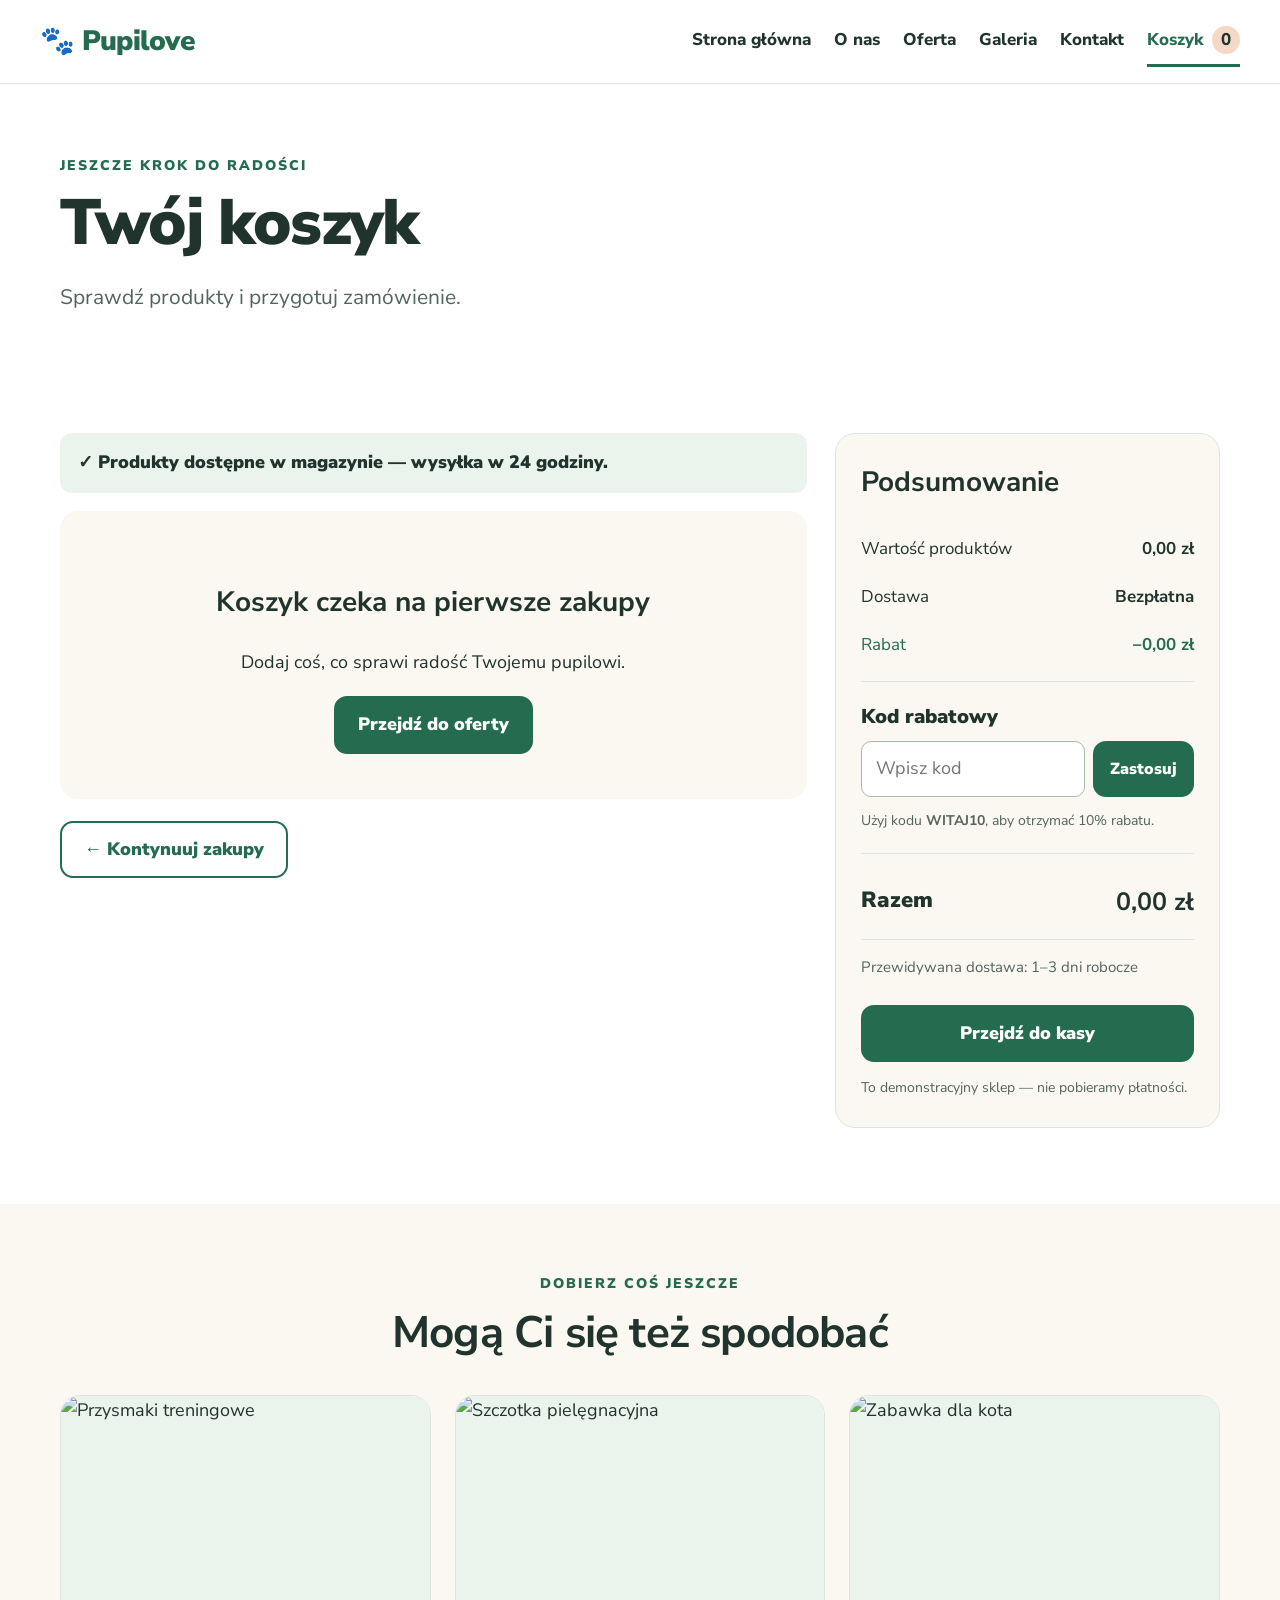
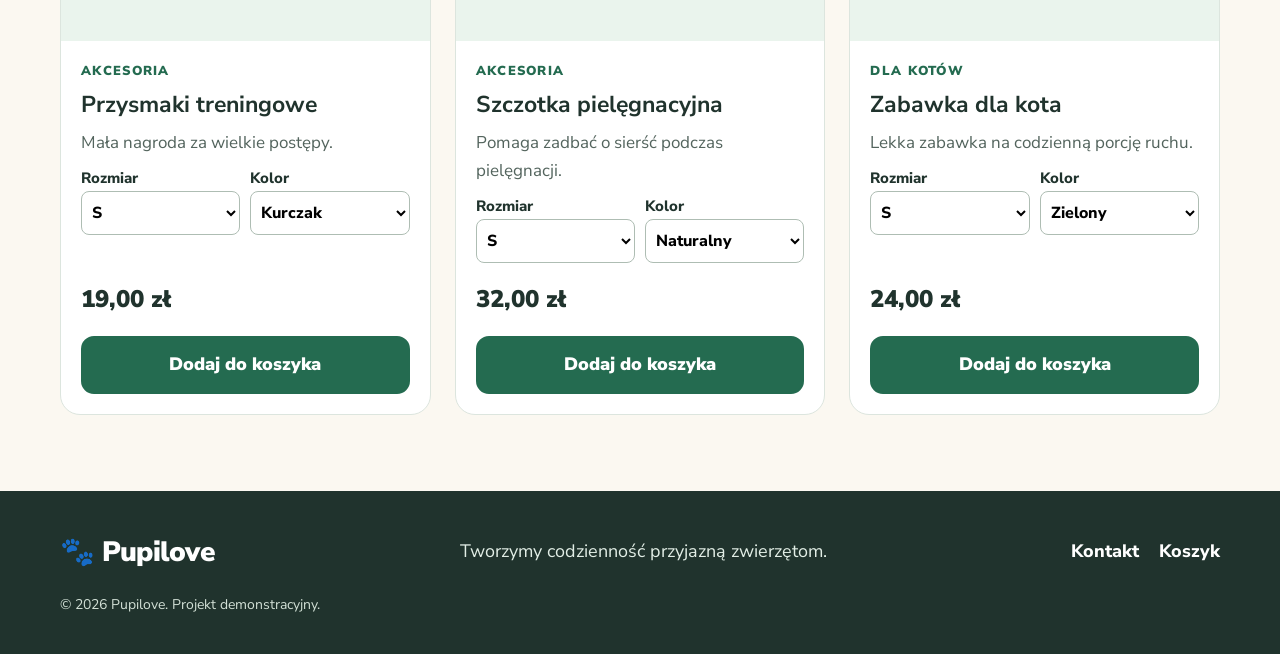
==== koszyk.html @ 696d9cbe "strona" ====
<!doctype html><html lang="pl"><head><meta charset="utf-8"><meta name="viewport" content="width=device-width, initial-scale=1"><title>Koszyk zakupowy — Pupilove</title><link rel="stylesheet" href="style.css"></head><body>
<header class="site-header"><a class="logo" href="index.html">🐾 Pupilove</a><button class="menu-toggle" aria-label="Otwórz menu">☰</button><nav class="nav"><a href="index.html">Strona główna</a><a href="o-nas.html">O nas</a><a href="oferta.html">Oferta</a><a href="galeria.html">Galeria</a><a href="kontakt.html">Kontakt</a><a class="cart-link active" href="koszyk.html">Koszyk <span id="cart-count">0</span></a></nav></header>
<main><section class="page-hero container"><p class="eyebrow">JESZCZE KROK DO RADOŚCI</p><h1>Twój koszyk</h1><p class="lead">Sprawdź produkty i przygotuj zamówienie.</p></section>
<section class="container cart-layout section"><div class="cart-main"><div class="cart-notice">✓ Produkty dostępne w magazynie — wysyłka w 24 godziny.</div><div id="cart-items"></div><div class="cart-actions"><a class="button button-outline" href="oferta.html">← Kontynuuj zakupy</a></div></div>
<aside class="summary"><h2>Podsumowanie</h2><div class="summary-line"><span>Wartość produktów</span><strong id="subtotal">0,00 zł</strong></div><div class="summary-line"><span>Dostawa</span><strong id="shipping">14,00 zł</strong></div><div class="summary-line discount-line"><span>Rabat</span><strong id="discount">−0,00 zł</strong></div><div class="coupon"><label for="coupon-code">Kod rabatowy</label><div class="coupon-row"><input id="coupon-code" placeholder="Wpisz kod"><button class="button button-small" id="apply-coupon">Zastosuj</button></div><small>Użyj kodu <strong>WITAJ10</strong>, aby otrzymać 10% rabatu.</small><p id="coupon-status" class="form-status" aria-live="polite"></p></div><div class="summary-total"><span>Razem</span><strong id="total">0,00 zł</strong></div><p class="delivery-note">Przewidywana dostawa: 1–3 dni robocze</p><button class="button checkout-button" id="checkout">Przejdź do kasy</button><p id="checkout-status" class="form-status" aria-live="polite"></p><small>To demonstracyjny sklep — nie pobieramy płatności.</small></aside></section>
<section class="section soft"><div class="container"><div class="section-heading"><p class="eyebrow">DOBIERZ COŚ JESZCZE</p><h2>Mogą Ci się też spodobać</h2></div><div id="recommended-products" class="product-grid"></div></div></section></main>
<footer class="footer"><div class="container footer-inner"><a class="logo" href="index.html">🐾 Pupilove</a><p>Tworzymy codzienność przyjazną zwierzętom.</p><div><a href="kontakt.html">Kontakt</a><a href="koszyk.html">Koszyk</a></div><small>© 2026 Pupilove. Projekt demonstracyjny.</small></div></footer><script src="script.js"></script></body></html>
---- style.css ----
@import url('https://fonts.googleapis.com/css2?family=Nunito+Sans:wght@400;500;600;700;800;900&display=swap');
:root{--ink:#20332d;--muted:#53645d;--green:#246b50;--green-dark:#174b38;--mint:#eaf4ed;--cream:#fbf8f1;--peach:#f4d9c7;--line:#dce5de;--white:#fff;--shadow:0 12px 36px rgba(32,51,45,.09)}
*{box-sizing:border-box}html{scroll-behavior:smooth}body{margin:0;font-family:"Nunito Sans",Arial,sans-serif;font-size:18px;line-height:1.65;color:var(--ink);background:#fff}img{display:block;max-width:100%;width:100%;object-fit:cover}a{color:inherit;text-decoration:none}button,input,select,textarea{font:inherit}button,a,select{touch-action:manipulation}.container{width:min(1160px,calc(100% - 48px));margin-inline:auto}.grid-12{display:grid;grid-template-columns:repeat(12,minmax(0,1fr));gap:28px}.site-header{min-height:84px;padding:14px max(24px,calc((100vw - 1200px)/2));display:flex;align-items:center;justify-content:space-between;gap:24px;border-bottom:1px solid var(--line);background:#fff;position:sticky;top:0;z-index:20}.logo{font-weight:900;font-size:28px;letter-spacing:-.7px;color:var(--green);white-space:nowrap}.nav{display:flex;align-items:center;gap:23px;font-size:17px;font-weight:800}.nav a{padding:10px 0;border-bottom:3px solid transparent}.nav a:hover,.nav a.active{color:var(--green);border-color:var(--green)}.cart-link span{display:inline-grid;place-items:center;min-width:28px;height:28px;padding:0 7px;border-radius:20px;background:var(--peach);color:var(--ink);margin-left:4px}.menu-toggle{display:none;background:var(--mint);border:0;border-radius:12px;min-width:48px;min-height:48px;font-size:25px}
.hero{width:min(1200px,calc(100% - 48px));margin:44px auto 70px;align-items:center}.hero-copy{grid-column:span 6;padding:30px 0}.hero-image{grid-column:span 6}.hero-image img{height:550px;border-radius:32px 110px 32px 32px}.eyebrow{font-size:14px;letter-spacing:2px;font-weight:900;color:var(--green);margin:0 0 12px}.hero h1,.page-hero h1,.landing-hero h1{font-size:clamp(42px,5vw,64px);line-height:1.08;letter-spacing:-1.8px;margin:0 0 22px;font-weight:900}.lead{font-size:21px;line-height:1.65;color:var(--muted);max-width:680px;margin:0 0 25px}.actions{display:flex;gap:12px;flex-wrap:wrap}.button{display:inline-flex;align-items:center;justify-content:center;min-height:52px;padding:12px 22px;border:2px solid var(--green);border-radius:13px;background:var(--green);color:#fff;font-size:18px;font-weight:900;cursor:pointer;text-align:center;transition:transform .15s,background .15s}.button:hover{background:var(--green-dark);transform:translateY(-1px)}.button-light{background:var(--mint);color:var(--green);border-color:var(--mint)}.button-light:hover{background:#dbece0}.button-outline{background:transparent;color:var(--green)}.button-outline:hover{color:#fff}.button-small{min-height:48px;padding:8px 15px;font-size:16px}.trust-row{display:flex;gap:22px;flex-wrap:wrap;margin-top:26px;font-size:16px;font-weight:800;color:var(--muted)}.section{padding-top:68px;padding-bottom:76px}.soft{background:var(--cream)}.section-heading{text-align:center;max-width:760px;margin:0 auto 35px}.section-heading h2,.banner h2,.split-section h2,.contact-layout h2{font-size:clamp(32px,3.6vw,44px);line-height:1.2;margin:0 0 14px;letter-spacing:-.8px}.section-heading p:not(.eyebrow){margin:0;color:var(--muted);font-size:19px}.category-grid{display:grid;grid-template-columns:repeat(3,minmax(0,1fr));gap:24px}.category-card{display:block;border:1px solid var(--line);border-radius:22px;overflow:hidden;background:#fff;padding-bottom:20px;transition:transform .2s,box-shadow .2s}.category-card:hover{transform:translateY(-4px);box-shadow:var(--shadow)}.category-card img{height:250px}.category-card span{display:block;font-size:27px;font-weight:900;padding:14px 20px 0}.category-card small{display:block;padding:0 20px;color:var(--muted);font-size:17px}.product-grid{display:grid;grid-template-columns:repeat(3,minmax(0,1fr));gap:24px}.product-card{background:#fff;border:1px solid var(--line);border-radius:20px;overflow:hidden;display:flex;flex-direction:column;min-width:0}.product-card img{height:245px;background:var(--mint)}.product-content{padding:20px;display:flex;flex-direction:column;gap:9px;flex:1}.product-category{font-size:13px;letter-spacing:1.3px;color:var(--green);font-weight:900;text-transform:uppercase}.product-content h3{font-size:23px;line-height:1.25;margin:0}.product-content p{margin:0;color:var(--muted);font-size:17px}.product-price{font-size:24px;font-weight:900;margin-top:auto;padding-top:8px}.product-options{display:grid;grid-template-columns:1fr 1fr;gap:10px}.product-options label{font-size:15px;font-weight:800}.product-options select{width:100%;min-height:44px;padding:6px;border:1px solid #aebdb3;border-radius:8px;background:white;font-size:16px}.product-card .button{width:100%;margin-top:8px}.center{text-align:center;margin-top:32px}.banner{display:grid;grid-template-columns:1fr 1fr;align-items:center;gap:40px;padding-top:70px;padding-bottom:70px}.banner img{height:360px;border-radius:24px}.banner p:not(.eyebrow){font-size:19px;color:var(--muted)}.page-hero{padding-top:70px;padding-bottom:25px}.page-hero h1{max-width:900px}.page-hero .lead{max-width:780px}.split-section{display:grid;grid-template-columns:1fr 1fr;gap:54px;align-items:center;padding-top:45px;padding-bottom:70px}.split-section img{height:420px;border-radius:26px}.split-section p{font-size:19px;color:var(--muted)}.value-grid,.review-grid{display:grid;grid-template-columns:repeat(3,minmax(0,1fr));gap:22px}.value-grid article{padding:28px;border-radius:20px;background:#fff;border:1px solid var(--line)}.value-grid article>span{font-size:36px;color:var(--green)}.value-grid h3{font-size:24px;margin:8px 0}.value-grid p{font-size:18px;color:var(--muted);margin:0}.team{padding-top:65px}.gallery-grid{display:grid;grid-template-columns:repeat(3,minmax(0,1fr));gap:22px}.gallery-grid figure{margin:0;background:var(--cream);border-radius:18px;overflow:hidden}.gallery-grid img{height:280px}.gallery-grid figcaption{padding:14px 18px;font-size:20px;font-weight:900}.contact-layout{display:grid;grid-template-columns:1.1fr .9fr;gap:45px;align-items:start}.contact-form,.contact-info{padding:30px;border:1px solid var(--line);border-radius:22px;background:#fff}.contact-form{display:flex;flex-direction:column;gap:12px}.contact-form label,.coupon label,.shop-controls label{font-size:20px;font-weight:900}.contact-form input,.contact-form select,.contact-form textarea,.coupon input{width:100%;min-height:52px;padding:12px 14px;border:1px solid #aab9ae;border-radius:10px;background:white;color:var(--ink);font-size:18px}.contact-form textarea{resize:vertical}.contact-info p{font-size:18px}.map-placeholder{min-height:180px;display:grid;place-content:center;text-align:center;border-radius:14px;background:repeating-linear-gradient(45deg,#e8f0e9,#e8f0e9 12px,#f4f7f3 12px,#f4f7f3 24px);padding:20px}.map-placeholder span{font-size:34px}.map-placeholder p{font-weight:900;margin:0}.map-placeholder small{color:var(--muted)}.social-links{display:flex;gap:20px;color:var(--green);font-weight:900}.form-status{font-weight:800;color:var(--green);margin:0}.footer{background:#20332d;color:#fff;padding:38px 0}.footer-inner{display:flex;align-items:center;justify-content:space-between;gap:18px;flex-wrap:wrap}.footer .logo{color:#fff}.footer p{margin:0;color:#e2eee6}.footer-inner div{display:flex;gap:20px;font-weight:800}.footer small{width:100%;color:#d2e0d6;font-size:14px}.shop-controls{display:flex;gap:18px;margin-bottom:26px;flex-wrap:wrap}.shop-controls label{display:grid;gap:6px}.shop-controls select{min-width:220px;min-height:48px;border:1px solid #aab9ae;border-radius:10px;padding:8px 12px;background:#fff;font-size:18px}.landing-hero{display:grid;grid-template-columns:1.05fr .95fr;gap:45px;align-items:center;padding-top:54px;padding-bottom:65px}.landing-hero img{height:530px;border-radius:30px}.countdown-wrap{margin:25px 0}.countdown-wrap>p{font-weight:900;margin:0 0 10px}.countdown{display:flex;gap:12px}.countdown span{min-width:75px;text-align:center;background:var(--mint);border-radius:12px;padding:10px}.countdown b{display:block;font-size:30px;line-height:1.2}.countdown small{font-size:14px}.review-grid blockquote{margin:0;background:#fff;border:1px solid var(--line);border-radius:18px;padding:24px;font-size:19px;font-weight:700}.review-grid cite{display:block;margin-top:16px;color:var(--green);font-size:16px;font-style:normal}.cart-layout{display:grid;grid-template-columns:minmax(0,1.55fr) minmax(300px,.8fr);gap:28px;align-items:start}.cart-notice{background:var(--mint);border-radius:12px;padding:15px 18px;font-weight:900;margin-bottom:18px}.cart-item{display:grid;grid-template-columns:115px minmax(0,1fr) auto;gap:18px;padding:20px 0;border-bottom:1px solid var(--line);align-items:center}.cart-item img{height:110px;border-radius:13px}.cart-item h3{font-size:21px;margin:0 0 5px}.cart-item p{margin:2px 0;color:var(--muted);font-size:16px}.cart-item select{min-height:38px;border:1px solid #aab9ae;border-radius:8px;padding:5px;font-size:16px;max-width:120px}.cart-item-total{text-align:right;font-size:20px;font-weight:900;white-space:nowrap}.qty-controls{display:inline-flex;align-items:center;gap:8px;margin-top:8px}.qty-controls button{width:42px;height:42px;border:1px solid #aab9ae;background:#fff;border-radius:9px;font-size:23px;font-weight:900;cursor:pointer}.qty-controls span{min-width:22px;text-align:center;font-weight:900}.remove-button{border:0;background:transparent;color:#a13f30;font-weight:900;text-decoration:underline;cursor:pointer;margin-top:6px;display:block}.cart-empty{padding:45px 20px;text-align:center;background:var(--cream);border-radius:18px}.cart-empty h2{font-size:28px}.summary{padding:25px;background:var(--cream);border:1px solid var(--line);border-radius:20px;position:sticky;top:105px}.summary h2{font-size:28px;margin:0 0 20px}.summary-line,.summary-total{display:flex;justify-content:space-between;gap:12px;padding:10px 0;font-size:17px}.summary-line strong{white-space:nowrap}.discount-line{color:var(--green)}.coupon{border-top:1px solid var(--line);border-bottom:1px solid var(--line);padding:18px 0;margin:12px 0}.coupon-row{display:flex;gap:8px;margin:8px 0}.coupon-row input{min-width:0}.coupon small,.summary>small{font-size:14px;color:var(--muted)}.summary-total{font-size:22px;font-weight:900;border-bottom:1px solid var(--line);padding:16px 0}.summary-total strong{font-size:25px}.delivery-note{font-size:15px;color:var(--muted)}.checkout-button{width:100%;margin:10px 0}.cart-actions{margin-top:22px}.recommendation-note{font-size:17px}
@media(min-width:1200px){.hero h1{font-size:66px}}
@media(max-width:900px){.site-header{padding:12px 24px}.menu-toggle{display:block}.nav{display:none;position:absolute;top:78px;left:0;right:0;background:#fff;padding:18px 24px 24px;box-shadow:var(--shadow);flex-direction:column;align-items:stretch;gap:4px}.nav.open{display:flex}.nav a{padding:9px 0}.hero-copy,.hero-image{grid-column:span 12}.hero{gap:8px;margin-top:25px}.hero-image img{height:400px;border-radius:24px}.product-grid,.category-grid,.gallery-grid{grid-template-columns:repeat(2,minmax(0,1fr))}.landing-hero{grid-template-columns:1fr}.landing-hero img{height:400px}.cart-layout{grid-template-columns:1fr}.summary{position:static}.contact-layout{grid-template-columns:1fr}.split-section{gap:30px}.footer-inner{justify-content:flex-start}}
@media(max-width:600px){body{font-size:18px}.container,.hero{width:calc(100% - 32px)}.site-header{padding:10px 16px;min-height:72px}.logo{font-size:25px}.hero h1,.page-hero h1,.landing-hero h1{font-size:42px}.hero{margin-bottom:35px}.hero-image img{height:300px}.lead{font-size:19px}.section{padding-top:48px;padding-bottom:52px}.category-grid,.product-grid,.gallery-grid,.value-grid,.review-grid{grid-template-columns:1fr}.category-card img{height:230px}.product-card img{height:260px}.banner,.split-section{grid-template-columns:1fr;gap:25px;padding-top:45px;padding-bottom:45px}.banner img,.split-section img{height:290px}.page-hero{padding-top:48px}.contact-form,.contact-info{padding:20px}.cart-item{grid-template-columns:82px minmax(0,1fr);gap:12px}.cart-item img{height:90px}.cart-item-total{grid-column:2;text-align:left;display:flex;align-items:center;gap:12px;flex-wrap:wrap}.cart-item h3{font-size:19px}.cart-item select{max-width:100px}.countdown{gap:6px}.countdown span{min-width:0;flex:1;padding:9px 4px}.countdown b{font-size:25px}.shop-controls{display:grid}.shop-controls select{width:100%;min-width:0}.footer-inner{flex-direction:column;align-items:flex-start}.footer-inner small{margin-top:10px}.actions .button{width:100%}}
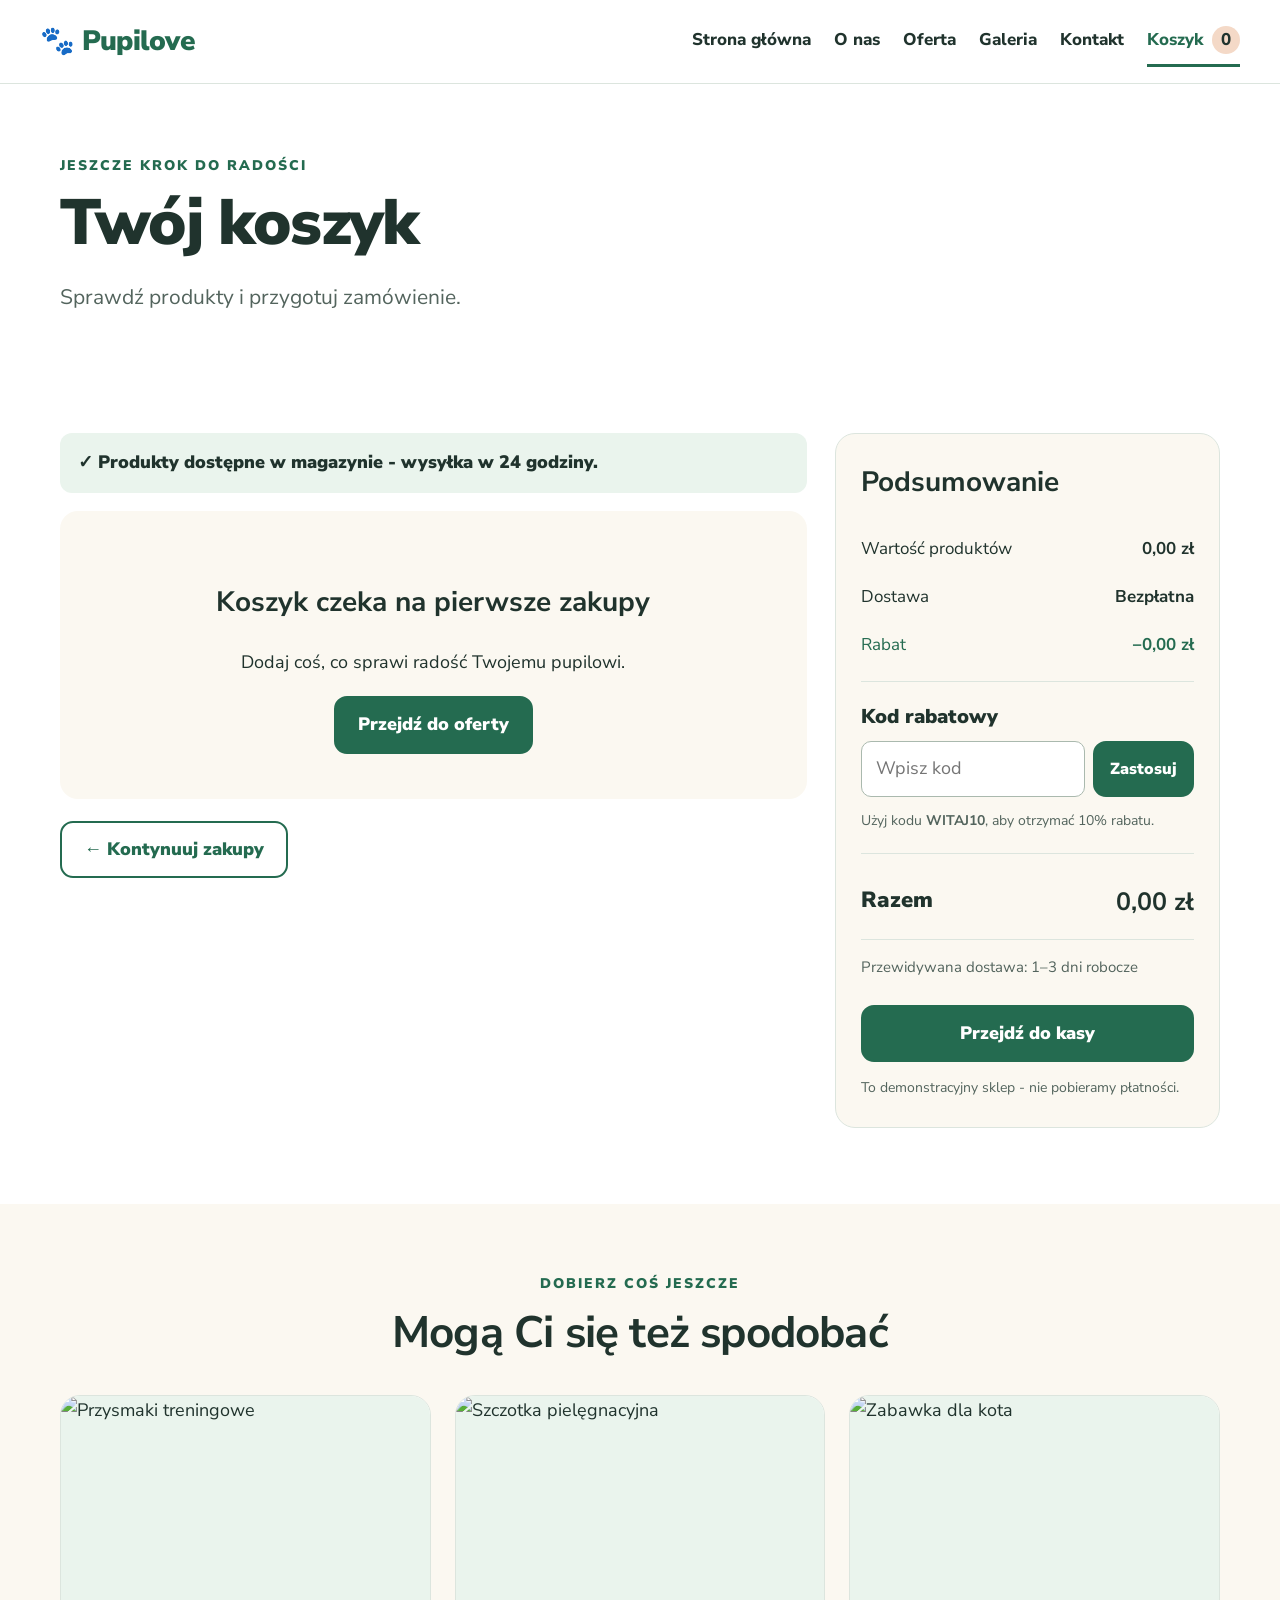
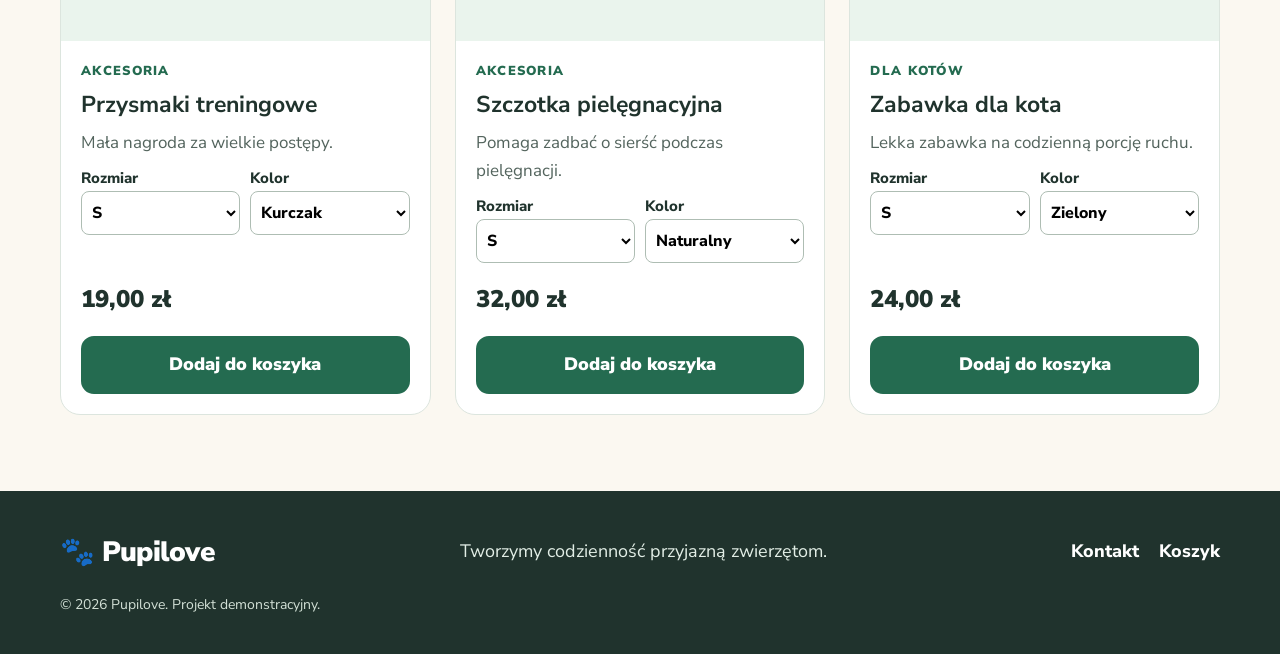
==== commit 73806938: "zmiana 2" ====
--- a/koszyk.html
+++ b/koszyk.html
@@ -1,7 +1,7 @@
-<!doctype html><html lang="pl"><head><meta charset="utf-8"><meta name="viewport" content="width=device-width, initial-scale=1"><title>Koszyk zakupowy — Pupilove</title><link rel="stylesheet" href="style.css"></head><body>
+<!doctype html><html lang="pl"><head><meta charset="utf-8"><meta name="viewport" content="width=device-width, initial-scale=1"><title>Koszyk zakupowy - Pupilove</title><link rel="stylesheet" href="style.css"></head><body>
 <header class="site-header"><a class="logo" href="index.html">🐾 Pupilove</a><button class="menu-toggle" aria-label="Otwórz menu">☰</button><nav class="nav"><a href="index.html">Strona główna</a><a href="o-nas.html">O nas</a><a href="oferta.html">Oferta</a><a href="galeria.html">Galeria</a><a href="kontakt.html">Kontakt</a><a class="cart-link active" href="koszyk.html">Koszyk <span id="cart-count">0</span></a></nav></header>
 <main><section class="page-hero container"><p class="eyebrow">JESZCZE KROK DO RADOŚCI</p><h1>Twój koszyk</h1><p class="lead">Sprawdź produkty i przygotuj zamówienie.</p></section>
-<section class="container cart-layout section"><div class="cart-main"><div class="cart-notice">✓ Produkty dostępne w magazynie — wysyłka w 24 godziny.</div><div id="cart-items"></div><div class="cart-actions"><a class="button button-outline" href="oferta.html">← Kontynuuj zakupy</a></div></div>
-<aside class="summary"><h2>Podsumowanie</h2><div class="summary-line"><span>Wartość produktów</span><strong id="subtotal">0,00 zł</strong></div><div class="summary-line"><span>Dostawa</span><strong id="shipping">14,00 zł</strong></div><div class="summary-line discount-line"><span>Rabat</span><strong id="discount">−0,00 zł</strong></div><div class="coupon"><label for="coupon-code">Kod rabatowy</label><div class="coupon-row"><input id="coupon-code" placeholder="Wpisz kod"><button class="button button-small" id="apply-coupon">Zastosuj</button></div><small>Użyj kodu <strong>WITAJ10</strong>, aby otrzymać 10% rabatu.</small><p id="coupon-status" class="form-status" aria-live="polite"></p></div><div class="summary-total"><span>Razem</span><strong id="total">0,00 zł</strong></div><p class="delivery-note">Przewidywana dostawa: 1–3 dni robocze</p><button class="button checkout-button" id="checkout">Przejdź do kasy</button><p id="checkout-status" class="form-status" aria-live="polite"></p><small>To demonstracyjny sklep — nie pobieramy płatności.</small></aside></section>
+<section class="container cart-layout section"><div class="cart-main"><div class="cart-notice">✓ Produkty dostępne w magazynie - wysyłka w 24 godziny.</div><div id="cart-items"></div><div class="cart-actions"><a class="button button-outline" href="oferta.html">← Kontynuuj zakupy</a></div></div>
+<aside class="summary"><h2>Podsumowanie</h2><div class="summary-line"><span>Wartość produktów</span><strong id="subtotal">0,00 zł</strong></div><div class="summary-line"><span>Dostawa</span><strong id="shipping">14,00 zł</strong></div><div class="summary-line discount-line"><span>Rabat</span><strong id="discount">−0,00 zł</strong></div><div class="coupon"><label for="coupon-code">Kod rabatowy</label><div class="coupon-row"><input id="coupon-code" placeholder="Wpisz kod"><button class="button button-small" id="apply-coupon">Zastosuj</button></div><small>Użyj kodu <strong>WITAJ10</strong>, aby otrzymać 10% rabatu.</small><p id="coupon-status" class="form-status" aria-live="polite"></p></div><div class="summary-total"><span>Razem</span><strong id="total">0,00 zł</strong></div><p class="delivery-note">Przewidywana dostawa: 1–3 dni robocze</p><button class="button checkout-button" id="checkout">Przejdź do kasy</button><p id="checkout-status" class="form-status" aria-live="polite"></p><small>To demonstracyjny sklep - nie pobieramy płatności.</small></aside></section>
 <section class="section soft"><div class="container"><div class="section-heading"><p class="eyebrow">DOBIERZ COŚ JESZCZE</p><h2>Mogą Ci się też spodobać</h2></div><div id="recommended-products" class="product-grid"></div></div></section></main>
 <footer class="footer"><div class="container footer-inner"><a class="logo" href="index.html">🐾 Pupilove</a><p>Tworzymy codzienność przyjazną zwierzętom.</p><div><a href="kontakt.html">Kontakt</a><a href="koszyk.html">Koszyk</a></div><small>© 2026 Pupilove. Projekt demonstracyjny.</small></div></footer><script src="script.js"></script></body></html>
